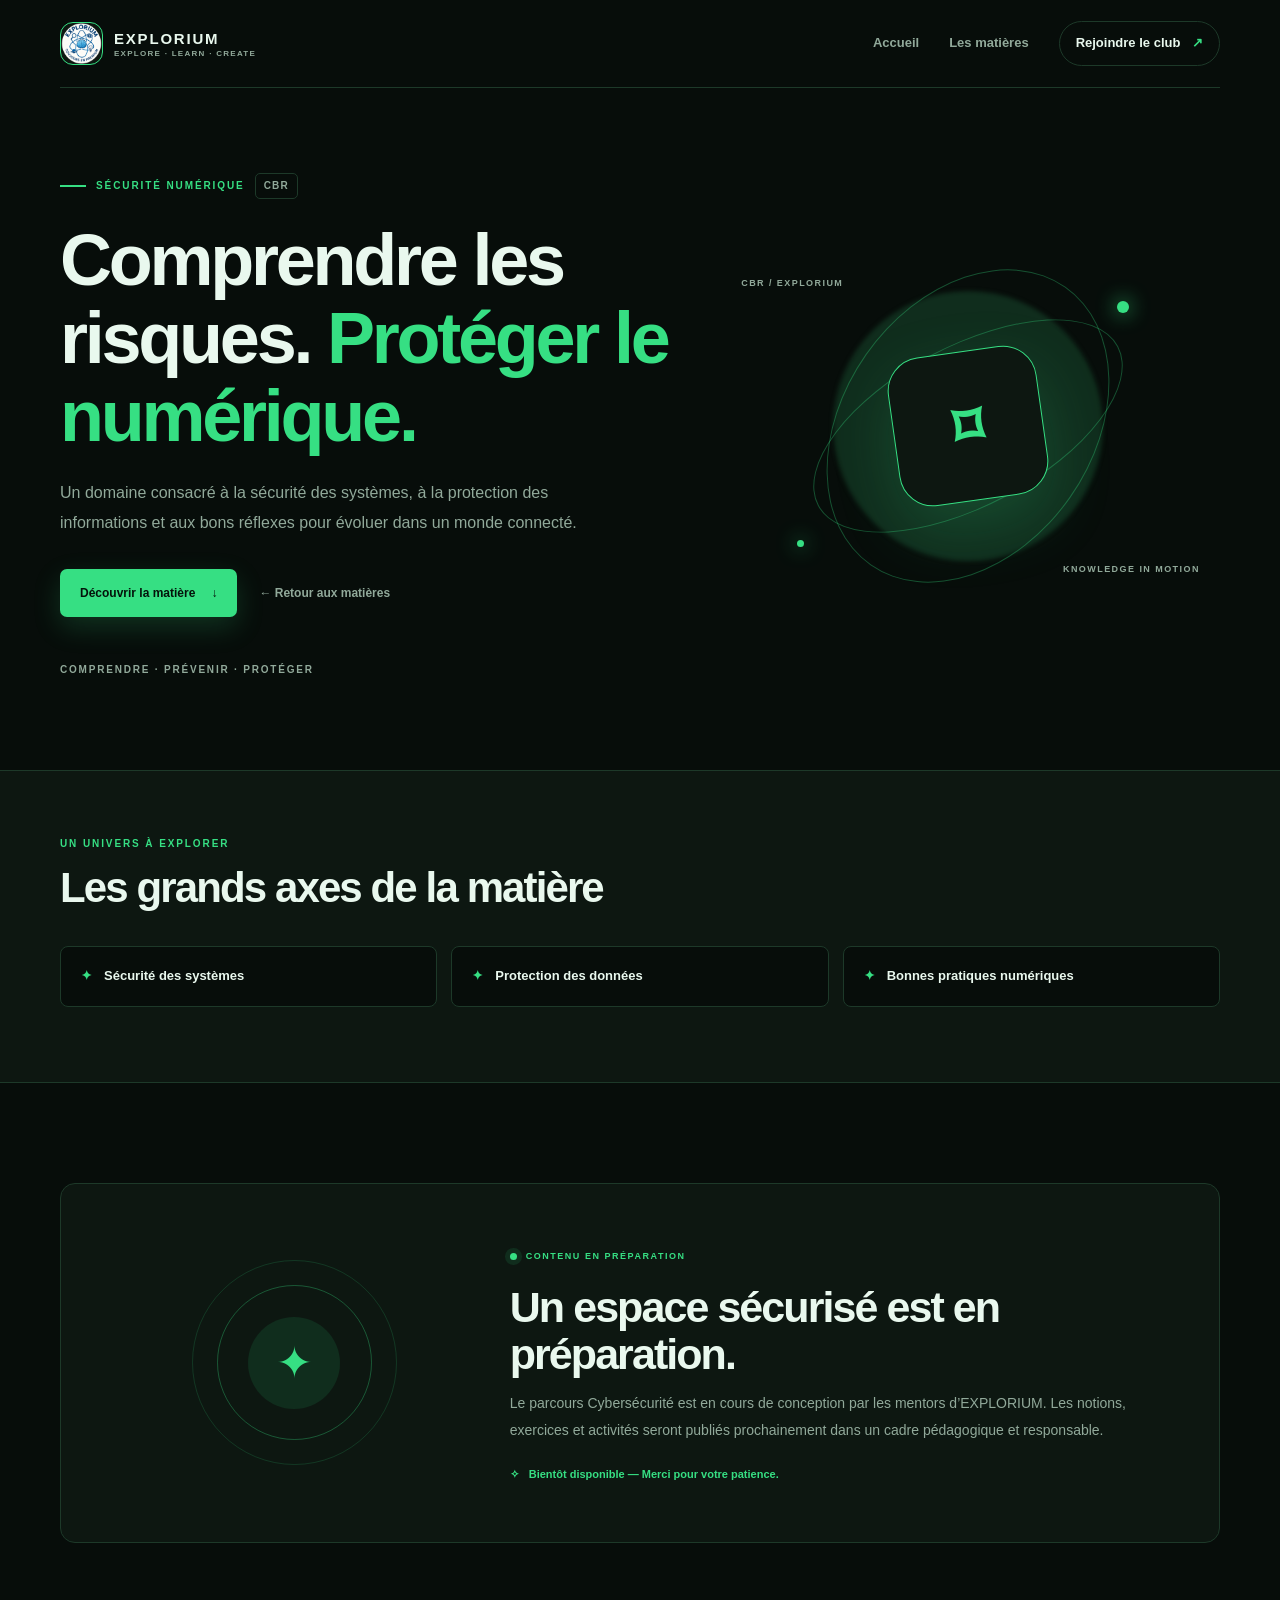
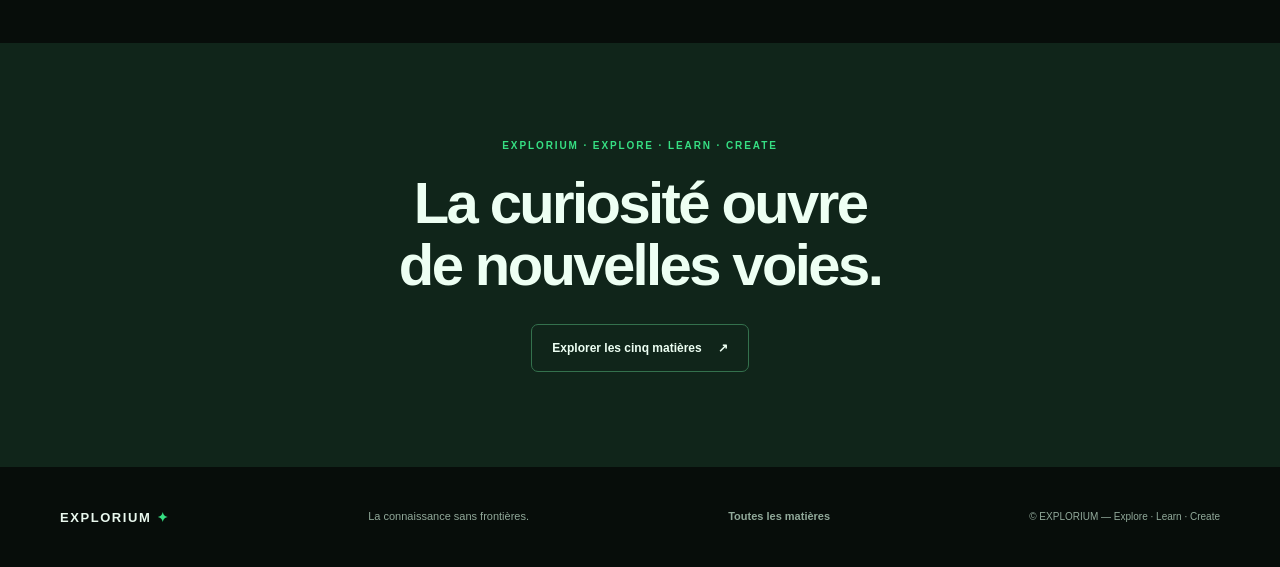
==== cbr.html @ 2e6361b2 "Add files via upload" ====
<!DOCTYPE html>
<html lang="fr">
<head>
  <meta charset="UTF-8">
  <meta name="viewport" content="width=device-width, initial-scale=1.0">
  <meta name="theme-color" content="#29d879">
  <meta name="description" content="Un domaine consacré à la sécurité des systèmes, à la protection des informations et aux bons réflexes pour évoluer dans un monde connecté.">
  <title>CBR — Cybersécurité | EXPLORIUM</title>
  <link rel="stylesheet" href="cbr.css">
</head>
<body>
  <header class="site-header">
    <a class="brand" href="index.html" aria-label="EXPLORIUM, accueil">
  <span class="brand-mark">
    <img
      src="logo_explorium.png"
      alt="Logo EXPLORIUM"
      class="logo-image"
    >
  </span>

  <span class="brand-name">
    EXPLORIUM
    <small>EXPLORE · LEARN · CREATE</small>
  </span>
</a>
    <nav class="main-nav" aria-label="Navigation principale">
      <a href="index.html">Accueil</a>
      <a href="matieres.html">Les matières</a>
      <a class="nav-cta" href="inscription.html">Rejoindre le club <span aria-hidden="true">↗</span></a>
    </nav>
  </header>

  <main>
    <section class="hero">
      <div class="hero-copy">
        <p class="eyebrow"><span class="eyebrow-line"></span>SÉCURITÉ NUMÉRIQUE <span class="subject-code">CBR</span></p>
        <h1>Comprendre les risques. <span>Protéger le numérique.</span></h1>
        <p class="hero-description">Un domaine consacré à la sécurité des systèmes, à la protection des informations et aux bons réflexes pour évoluer dans un monde connecté.</p>
        <div class="hero-actions">
          <a class="button button-primary" href="#programme">Découvrir la matière <span aria-hidden="true">↓</span></a>
          <a class="text-link" href="matieres.html">← Retour aux matières</a>
        </div>
        <p class="hero-tagline">Comprendre · Prévenir · Protéger</p>
      </div>
      <div class="hero-art" aria-hidden="true">
        <div class="art-orbit orbit-one"></div>
        <div class="art-orbit orbit-two"></div>
        <div class="art-core">⌑</div>
        <span class="art-dot dot-one"></span>
        <span class="art-dot dot-two"></span>
        <span class="art-label label-top">CBR / EXPLORIUM</span>
        <span class="art-label label-bottom">KNOWLEDGE IN MOTION</span>
      </div>
    </section>

    <section class="topic-section" aria-label="Domaines associés">
      <div class="section-heading">
        <p class="eyebrow">UN UNIVERS À EXPLORER</p>
        <h2>Les grands axes de la matière</h2>
      </div>
      <div class="topic-list">
          <span class="topic-chip">Sécurité des systèmes</span>
          <span class="topic-chip">Protection des données</span>
          <span class="topic-chip">Bonnes pratiques numériques</span>
      </div>
    </section>

    <section class="status-section" id="programme">
      <div class="status-card">
        <div class="status-visual" aria-hidden="true">
          <span class="status-icon">✦</span>
          <span class="status-ring ring-a"></span>
          <span class="status-ring ring-b"></span>
        </div>
        <div class="status-content">
          <span class="status-label"><span class="status-pulse"></span> CONTENU EN PRÉPARATION</span>
          <h2>Un espace sécurisé est en préparation.</h2>
          <p>Le parcours Cybersécurité est en cours de conception par les mentors d’EXPLORIUM. Les notions, exercices et activités seront publiés prochainement dans un cadre pédagogique et responsable.</p>
          <div class="status-note"><span aria-hidden="true">✧</span> Bientôt disponible — Merci pour votre patience.</div>
        </div>
      </div>
    </section>

    <section class="closing">
      <p class="eyebrow">EXPLORIUM · EXPLORE · LEARN · CREATE</p>
      <h2>La curiosité ouvre<br>de nouvelles voies.</h2>
      <a class="button button-secondary" href="matieres.html">Explorer les cinq matières <span aria-hidden="true">↗</span></a>
    </section>
  </main>

  <footer class="site-footer">
    <a class="footer-brand" href="index.html">EXPLORIUM <span>✦</span></a>
    <p>La connaissance sans frontières.</p>
    <a href="matieres.html">Toutes les matières</a>
    <small>© EXPLORIUM — Explore · Learn · Create</small>
  </footer>
</body>
</html>
---- cbr.css ----
:root {
  --theme-bg: #070d0a; --theme-surface: #0d1711; --theme-text: #e9f8ee;
  --theme-muted: #91a99a; --theme-accent: #36df83; --theme-soft: #102d1d;
  --theme-line: #1d3929; --accent-line: rgba(54,223,131,.32);
  --accent-shadow: rgba(54,223,131,.18); --button-text: #04130a;
  --closing-bg: #10251a; --closing-text: #edfff3; --closing-border: #34714d;
}

/* EXPLORIUM — feuille de style indépendante de cette matière */
@import url('https://fonts.googleapis.com/css2?family=DM+Sans:wght@400;500;600;700&family=Space+Grotesk:wght@400;500;600;700&display=swap');

:root {
  --bg: var(--theme-bg);
  --surface: var(--theme-surface);
  --text: var(--theme-text);
  --muted: var(--theme-muted);
  --accent: var(--theme-accent);
  --accent-soft: var(--theme-soft);
  --line: var(--theme-line);
  --font-body: 'DM Sans', sans-serif;
  --font-display: 'Space Grotesk', sans-serif;
}

* { box-sizing: border-box; }
html { scroll-behavior: smooth; }
body {
  margin: 0;
  color: var(--text);
  background: var(--bg);
  font-family: var(--font-body);
  line-height: 1.6;
}
a { color: inherit; text-decoration: none; }
.site-header {
  width: min(1160px, calc(100% - 48px));
  min-height: 88px;
  margin: auto;
  display: flex;
  align-items: center;
  justify-content: space-between;
  gap: 24px;
  border-bottom: 1px solid var(--line);
}
.brand { display: inline-flex; align-items: center; gap: 11px; }
.brand-mark {
  width: 43px; height: 43px; display: grid; place-items: center;
  border: 1px solid var(--accent); border-radius: 13px;
  color: var(--accent); font: 700 23px var(--font-display);
}
.brand-mark span { font-size: 11px; vertical-align: top; }
.brand-name { font: 700 15px var(--font-display); letter-spacing: .12em; }
.brand-name small { display: block; margin-top: 2px; color: var(--muted); font: 600 8px var(--font-body); letter-spacing: .16em; }
.main-nav { display: flex; align-items: center; gap: 30px; color: var(--muted); font-size: 13px; font-weight: 600; }
.main-nav a { transition: color .2s ease; }
.main-nav a:hover, .text-link:hover { color: var(--accent); }
.main-nav .nav-cta { padding: 11px 16px; border: 1px solid var(--line); border-radius: 999px; color: var(--text); }
.nav-cta span { margin-left: 8px; color: var(--accent); }

.hero {
  width: min(1160px, calc(100% - 48px));
  min-height: 590px;
  margin: auto;
  display: grid;
  grid-template-columns: 1.1fr .9fr;
  align-items: center;
  gap: 40px;
  padding: 75px 0 82px;
}
.eyebrow { display: flex; align-items: center; gap: 10px; color: var(--accent); font-size: 10px; font-weight: 700; letter-spacing: .19em; }
.eyebrow-line { width: 26px; height: 2px; background: var(--accent); }
.subject-code { padding: 4px 8px; border: 1px solid var(--line); border-radius: 5px; color: var(--muted); letter-spacing: .12em; }
h1, h2 { font-family: var(--font-display); letter-spacing: -.045em; line-height: 1.08; }
h1 { max-width: 700px; margin: 23px 0; font-size: clamp(42px, 6vw, 72px); }
h1 span { color: var(--accent); }
.hero-description { max-width: 570px; color: var(--muted); font-size: 16px; line-height: 1.85; }
.hero-actions { display: flex; align-items: center; flex-wrap: wrap; gap: 22px; margin-top: 32px; }
.button { display: inline-flex; align-items: center; justify-content: center; gap: 16px; min-height: 48px; padding: 0 20px; border-radius: 7px; font-size: 12px; font-weight: 700; transition: transform .2s ease, box-shadow .2s ease; }
.button:hover { transform: translateY(-3px); }
.button-primary { background: var(--accent); color: var(--button-text); box-shadow: 0 10px 28px var(--accent-shadow); }
.text-link { color: var(--muted); font-size: 12px; font-weight: 700; }
.hero-tagline { margin-top: 45px; color: var(--muted); font-size: 10px; font-weight: 700; letter-spacing: .18em; text-transform: uppercase; }

.hero-art { position: relative; min-height: 390px; display: grid; place-items: center; isolation: isolate; }
.hero-art::before { content: ""; position: absolute; width: 270px; height: 270px; border-radius: 50%; background: var(--accent-soft); filter: blur(2px); }
.art-orbit { position: absolute; border: 1px solid var(--accent-line); border-radius: 50%; transform: rotate(-28deg); }
.orbit-one { width: 340px; height: 160px; }
.orbit-two { width: 250px; height: 340px; transform: rotate(35deg); }
.art-core { position: relative; width: 150px; height: 150px; display: grid; place-items: center; border: 1px solid var(--accent); border-radius: 34px; background: var(--surface); color: var(--accent); font: 700 56px var(--font-display); box-shadow: 0 24px 65px var(--accent-shadow); transform: rotate(-8deg); }
.art-dot { position: absolute; width: 12px; height: 12px; border-radius: 50%; background: var(--accent); box-shadow: 0 0 20px var(--accent); }
.dot-one { top: 18%; right: 18%; }
.dot-two { bottom: 19%; left: 16%; width: 7px; height: 7px; }
.art-label { position: absolute; color: var(--muted); font: 700 9px var(--font-body); letter-spacing: .16em; }
.label-top { top: 12%; left: 5%; }
.label-bottom { bottom: 12%; right: 4%; }

.topic-section { padding: 65px 24px 75px; border-top: 1px solid var(--line); border-bottom: 1px solid var(--line); background: var(--surface); }
.section-heading { width: min(1160px, 100%); margin: auto; }
.section-heading .eyebrow { margin: 0 0 13px; }
.section-heading h2 { margin: 0; font-size: clamp(28px, 4vw, 42px); }
.topic-list { width: min(1160px, 100%); margin: 35px auto 0; display: grid; grid-template-columns: repeat(3, 1fr); gap: 14px; }
.topic-chip { padding: 19px 20px; border: 1px solid var(--line); border-radius: 8px; background: var(--bg); font-size: 13px; font-weight: 700; }
.topic-chip::before { content: "✦"; margin-right: 12px; color: var(--accent); }

.status-section { width: min(1160px, calc(100% - 48px)); margin: auto; padding: 100px 0; }
.status-card { position: relative; overflow: hidden; display: grid; grid-template-columns: .7fr 1.3fr; align-items: center; gap: 40px; padding: 58px; border: 1px solid var(--line); border-radius: 15px; background: var(--surface); }
.status-visual { position: relative; min-height: 190px; display: grid; place-items: center; }
.status-icon { z-index: 1; width: 92px; height: 92px; display: grid; place-items: center; border-radius: 50%; background: var(--accent-soft); color: var(--accent); font-size: 44px; }
.status-ring { position: absolute; border: 1px solid var(--accent-line); border-radius: 50%; }
.ring-a { width: 155px; height: 155px; }
.ring-b { width: 205px; height: 205px; opacity: .5; }
.status-label { display: inline-flex; align-items: center; gap: 9px; color: var(--accent); font-size: 9px; font-weight: 700; letter-spacing: .17em; }
.status-pulse { width: 7px; height: 7px; border-radius: 50%; background: var(--accent); box-shadow: 0 0 0 5px var(--accent-soft); }
.status-content h2 { margin: 17px 0 13px; font-size: clamp(29px, 4vw, 43px); }
.status-content p { max-width: 650px; margin: 0; color: var(--muted); font-size: 14px; line-height: 1.9; }
.status-note { margin-top: 23px; color: var(--accent); font-size: 11px; font-weight: 700; }
.status-note span { margin-right: 7px; }

.closing { padding: 85px 24px 95px; text-align: center; background: var(--closing-bg); color: var(--closing-text); }
.closing .eyebrow { justify-content: center; }
.closing h2 { margin: 18px 0 27px; font-size: clamp(36px, 5vw, 58px); }
.button-secondary { border: 1px solid var(--closing-border); color: var(--closing-text); }
.site-footer { width: min(1160px, calc(100% - 48px)); min-height: 100px; margin: auto; display: flex; align-items: center; justify-content: space-between; gap: 20px; color: var(--muted); font-size: 11px; }
.footer-brand { color: var(--text); font: 700 13px var(--font-display); letter-spacing: .12em; }
.footer-brand span { color: var(--accent); }
.site-footer p { margin: 0; }
.site-footer > a:not(.footer-brand) { font-weight: 700; }
.site-footer small { font-size: 10px; }

@media (max-width: 760px) {
  .site-header { width: min(100% - 32px, 1160px); min-height: 76px; }
  .main-nav { gap: 14px; font-size: 11px; }
  .main-nav a:first-child { display: none; }
  .main-nav .nav-cta { padding: 9px 11px; }
  .hero { width: min(100% - 36px, 1160px); min-height: auto; grid-template-columns: 1fr; gap: 10px; padding: 65px 0 50px; }
  .hero-art { min-height: 300px; }
  .topic-list { grid-template-columns: 1fr; }
  .status-section { width: calc(100% - 36px); padding: 65px 0; }
  .status-card { grid-template-columns: 1fr; gap: 20px; padding: 30px 24px; }
  .status-visual { min-height: 155px; }
  .ring-a { width: 125px; height: 125px; }
  .ring-b { width: 165px; height: 165px; }
  .site-footer { width: calc(100% - 36px); padding: 25px 0; flex-wrap: wrap; }
}
@media (max-width: 420px) {
  .brand-name { font-size: 12px; }
  .brand-mark { width: 38px; height: 38px; }
  .main-nav { gap: 8px; }
  .main-nav .nav-cta { font-size: 10px; }
  .hero-actions { align-items: flex-start; flex-direction: column; gap: 16px; }
  .art-orbit.orbit-one { width: 290px; }
}
@media (prefers-reduced-motion: reduce) {
  *, *::before, *::after { scroll-behavior: auto !important; transition-duration: .01ms !important; }
}

.brand-mark {
  width: 43px;
  height: 43px;
  display: flex;
  align-items: center;
  justify-content: center;
  flex-shrink: 0;

  border: 1px solid var(--accent);
  border-radius: 13px;
  overflow: hidden;

  color: var(--accent);
  background: var(--surface);
}

.logo-image {
  width: 100%;
  height: 100%;
  object-fit: contain;
  display: block;
}
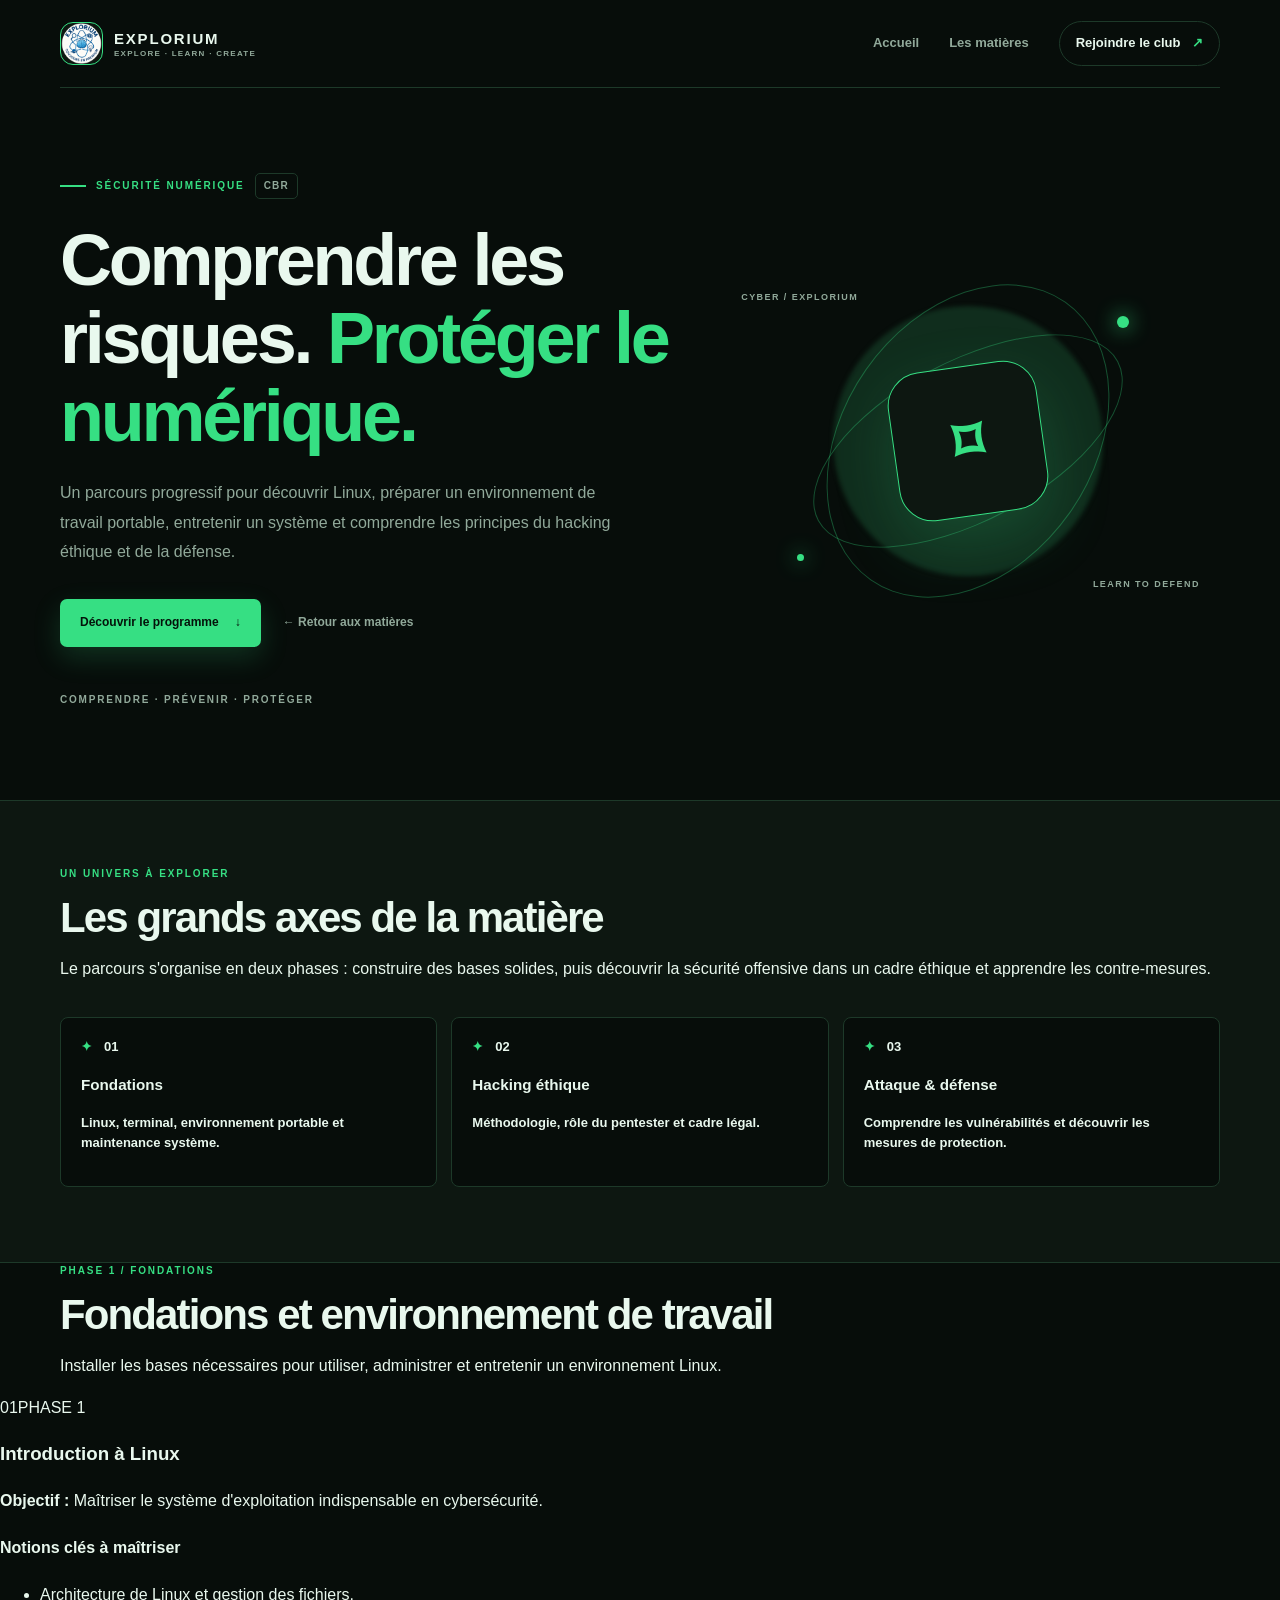
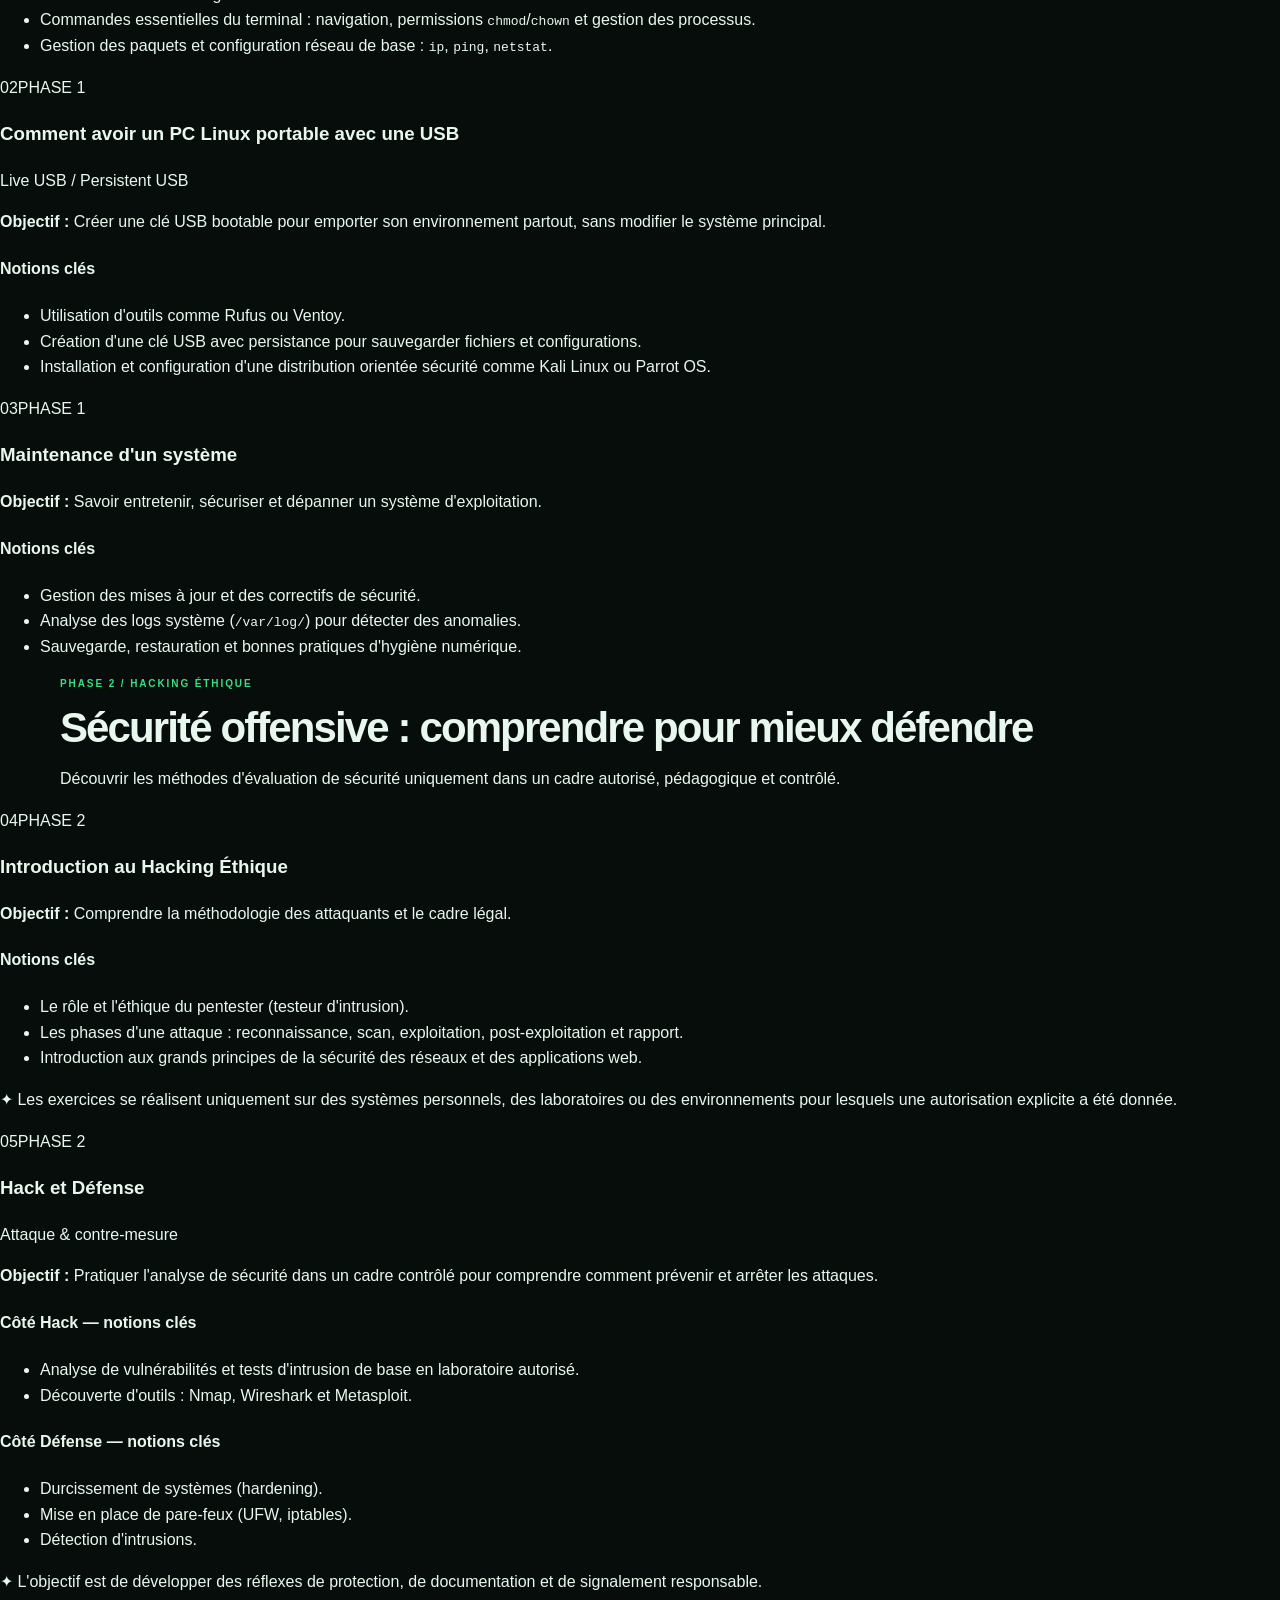
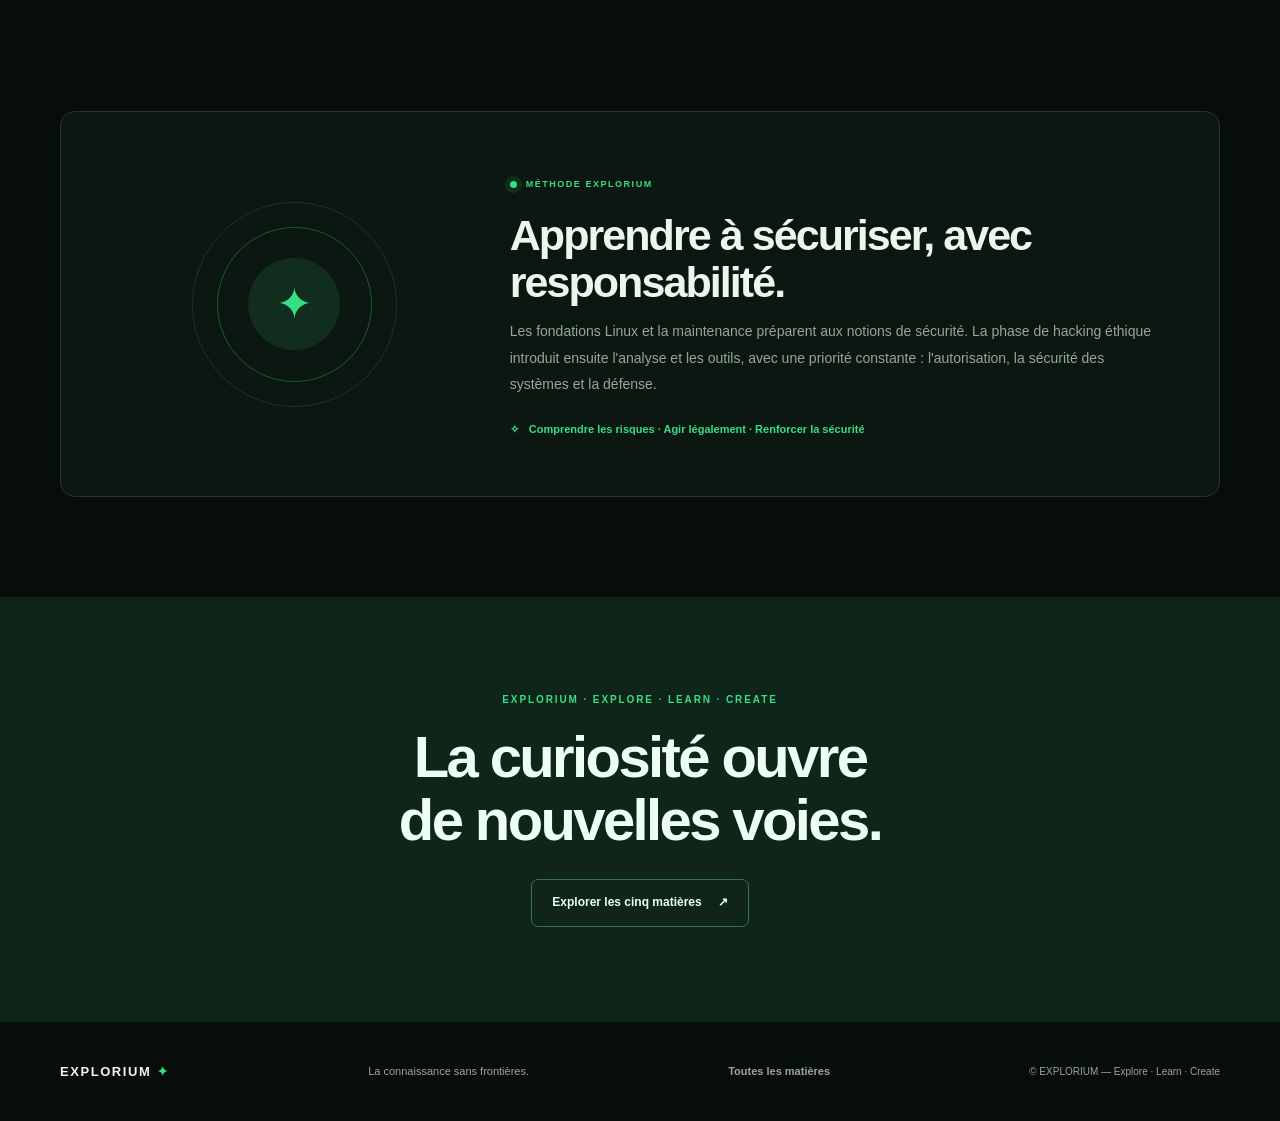
==== commit 2bc853b8: "Update cbr.html" ====
--- a/cbr.html
+++ b/cbr.html
@@ -4,26 +4,16 @@
   <meta charset="UTF-8">
   <meta name="viewport" content="width=device-width, initial-scale=1.0">
   <meta name="theme-color" content="#29d879">
-  <meta name="description" content="Un domaine consacré à la sécurité des systèmes, à la protection des informations et aux bons réflexes pour évoluer dans un monde connecté.">
+  <meta name="description" content="Parcours EXPLORIUM de cybersécurité : Linux, environnement portable, maintenance, hacking éthique et défense des systèmes.">
   <title>CBR — Cybersécurité | EXPLORIUM</title>
   <link rel="stylesheet" href="cbr.css">
 </head>
 <body>
   <header class="site-header">
     <a class="brand" href="index.html" aria-label="EXPLORIUM, accueil">
-  <span class="brand-mark">
-    <img
-      src="logo_explorium.png"
-      alt="Logo EXPLORIUM"
-      class="logo-image"
-    >
-  </span>
-
-  <span class="brand-name">
-    EXPLORIUM
-    <small>EXPLORE · LEARN · CREATE</small>
-  </span>
-</a>
+      <span class="brand-mark"><img src="logo_explorium.png" alt="Logo EXPLORIUM" class="logo-image"></span>
+      <span class="brand-name">EXPLORIUM<small>EXPLORE · LEARN · CREATE</small></span>
+    </a>
     <nav class="main-nav" aria-label="Navigation principale">
       <a href="index.html">Accueil</a>
       <a href="matieres.html">Les matières</a>
@@ -36,48 +26,126 @@
       <div class="hero-copy">
         <p class="eyebrow"><span class="eyebrow-line"></span>SÉCURITÉ NUMÉRIQUE <span class="subject-code">CBR</span></p>
         <h1>Comprendre les risques. <span>Protéger le numérique.</span></h1>
-        <p class="hero-description">Un domaine consacré à la sécurité des systèmes, à la protection des informations et aux bons réflexes pour évoluer dans un monde connecté.</p>
+        <p class="hero-description">Un parcours progressif pour découvrir Linux, préparer un environnement de travail portable, entretenir un système et comprendre les principes du hacking éthique et de la défense.</p>
         <div class="hero-actions">
-          <a class="button button-primary" href="#programme">Découvrir la matière <span aria-hidden="true">↓</span></a>
+          <a class="button button-primary" href="#programme">Découvrir le programme <span aria-hidden="true">↓</span></a>
           <a class="text-link" href="matieres.html">← Retour aux matières</a>
         </div>
         <p class="hero-tagline">Comprendre · Prévenir · Protéger</p>
       </div>
       <div class="hero-art" aria-hidden="true">
-        <div class="art-orbit orbit-one"></div>
-        <div class="art-orbit orbit-two"></div>
+        <div class="art-orbit orbit-one"></div><div class="art-orbit orbit-two"></div>
         <div class="art-core">⌑</div>
-        <span class="art-dot dot-one"></span>
-        <span class="art-dot dot-two"></span>
-        <span class="art-label label-top">CBR / EXPLORIUM</span>
-        <span class="art-label label-bottom">KNOWLEDGE IN MOTION</span>
+        <span class="art-dot dot-one"></span><span class="art-dot dot-two"></span>
+        <span class="art-label label-top">CYBER / EXPLORIUM</span>
+        <span class="art-label label-bottom">LEARN TO DEFEND</span>
       </div>
     </section>
 
-    <section class="topic-section" aria-label="Domaines associés">
+    <section class="topic-section" aria-labelledby="axes-title">
       <div class="section-heading">
         <p class="eyebrow">UN UNIVERS À EXPLORER</p>
         <h2>Les grands axes de la matière</h2>
+        <p class="section-intro">Le parcours s'organise en deux phases : construire des bases solides, puis découvrir la sécurité offensive dans un cadre éthique et apprendre les contre-mesures.</p>
       </div>
       <div class="topic-list">
-          <span class="topic-chip">Sécurité des systèmes</span>
-          <span class="topic-chip">Protection des données</span>
-          <span class="topic-chip">Bonnes pratiques numériques</span>
+        <article class="topic-chip"><span class="topic-number">01</span><h3>Fondations</h3><p>Linux, terminal, environnement portable et maintenance système.</p></article>
+        <article class="topic-chip"><span class="topic-number">02</span><h3>Hacking éthique</h3><p>Méthodologie, rôle du pentester et cadre légal.</p></article>
+        <article class="topic-chip"><span class="topic-number">03</span><h3>Attaque & défense</h3><p>Comprendre les vulnérabilités et découvrir les mesures de protection.</p></article>
       </div>
     </section>
 
-    <section class="status-section" id="programme">
+    <section class="learning-section" id="programme">
+      <div class="section-heading">
+        <p class="eyebrow">PHASE 1 / FONDATIONS</p>
+        <h2>Fondations et environnement de travail</h2>
+        <p class="section-intro">Installer les bases nécessaires pour utiliser, administrer et entretenir un environnement Linux.</p>
+      </div>
+      <div class="course-list">
+        <article class="course-card">
+          <div class="course-head"><span class="course-number">01</span><span class="phase-tag">PHASE 1</span></div>
+          <h3>Introduction à Linux</h3>
+          <p class="course-objective"><strong>Objectif :</strong> Maîtriser le système d'exploitation indispensable en cybersécurité.</p>
+          <h4>Notions clés à maîtriser</h4>
+          <ul>
+            <li>Architecture de Linux et gestion des fichiers.</li>
+            <li>Commandes essentielles du terminal : navigation, permissions <code>chmod</code>/<code>chown</code> et gestion des processus.</li>
+            <li>Gestion des paquets et configuration réseau de base : <code>ip</code>, <code>ping</code>, <code>netstat</code>.</li>
+          </article>
+        <article class="course-card">
+          <div class="course-head"><span class="course-number">02</span><span class="phase-tag">PHASE 1</span></div>
+          <h3>Comment avoir un PC Linux portable avec une USB</h3>
+          <p class="course-subtitle">Live USB / Persistent USB</p>
+          <p class="course-objective"><strong>Objectif :</strong> Créer une clé USB bootable pour emporter son environnement partout, sans modifier le système principal.</p>
+          <h4>Notions clés</h4>
+          <ul>
+            <li>Utilisation d'outils comme Rufus ou Ventoy.</li>
+            <li>Création d'une clé USB avec persistance pour sauvegarder fichiers et configurations.</li>
+            <li>Installation et configuration d'une distribution orientée sécurité comme Kali Linux ou Parrot OS.</li>
+          </ul>
+        </article>
+        <article class="course-card">
+          <div class="course-head"><span class="course-number">03</span><span class="phase-tag">PHASE 1</span></div>
+          <h3>Maintenance d'un système</h3>
+          <p class="course-objective"><strong>Objectif :</strong> Savoir entretenir, sécuriser et dépanner un système d'exploitation.</p>
+          <h4>Notions clés</h4>
+          <ul>
+            <li>Gestion des mises à jour et des correctifs de sécurité.</li>
+            <li>Analyse des logs système (<code>/var/log/</code>) pour détecter des anomalies.</li>
+            <li>Sauvegarde, restauration et bonnes pratiques d'hygiène numérique.</li>
+          </ul>
+        </article>
+      </div>
+    </section>
+
+    <section class="learning-section offensive-section">
+      <div class="section-heading">
+        <p class="eyebrow">PHASE 2 / HACKING ÉTHIQUE</p>
+        <h2>Sécurité offensive : comprendre pour mieux défendre</h2>
+        <p class="section-intro">Découvrir les méthodes d'évaluation de sécurité uniquement dans un cadre autorisé, pédagogique et contrôlé.</p>
+      </div>
+      <div class="course-list">
+        <article class="course-card">
+          <div class="course-head"><span class="course-number">04</span><span class="phase-tag phase-tag-green">PHASE 2</span></div>
+          <h3>Introduction au Hacking Éthique</h3>
+          <p class="course-objective"><strong>Objectif :</strong> Comprendre la méthodologie des attaquants et le cadre légal.</p>
+          <h4>Notions clés</h4>
+          <ul>
+            <li>Le rôle et l'éthique du pentester (testeur d'intrusion).</li>
+            <li>Les phases d'une attaque : reconnaissance, scan, exploitation, post-exploitation et rapport.</li>
+            <li>Introduction aux grands principes de la sécurité des réseaux et des applications web.</li>
+          </ul>
+          <p class="safety-note"><span aria-hidden="true">✦</span> Les exercices se réalisent uniquement sur des systèmes personnels, des laboratoires ou des environnements pour lesquels une autorisation explicite a été donnée.</p>
+        </article>
+        <article class="course-card">
+          <div class="course-head"><span class="course-number">05</span><span class="phase-tag phase-tag-green">PHASE 2</span></div>
+          <h3>Hack et Défense</h3>
+          <p class="course-subtitle">Attaque & contre-mesure</p>
+          <p class="course-objective"><strong>Objectif :</strong> Pratiquer l'analyse de sécurité dans un cadre contrôlé pour comprendre comment prévenir et arrêter les attaques.</p>
+          <h4>Côté Hack — notions clés</h4>
+          <ul>
+            <li>Analyse de vulnérabilités et tests d'intrusion de base en laboratoire autorisé.</li>
+            <li>Découverte d'outils : Nmap, Wireshark et Metasploit.</li>
+          </ul>
+          <h4>Côté Défense — notions clés</h4>
+          <ul>
+            <li>Durcissement de systèmes (hardening).</li>
+            <li>Mise en place de pare-feux (UFW, iptables).</li>
+            <li>Détection d'intrusions.</li>
+          </ul>
+          <p class="safety-note"><span aria-hidden="true">✦</span> L'objectif est de développer des réflexes de protection, de documentation et de signalement responsable.</p>
+        </article>
+      </div>
+    </section>
+
+    <section class="status-section">
       <div class="status-card">
-        <div class="status-visual" aria-hidden="true">
-          <span class="status-icon">✦</span>
-          <span class="status-ring ring-a"></span>
-          <span class="status-ring ring-b"></span>
-        </div>
+        <div class="status-visual" aria-hidden="true"><span class="status-icon">✦</span><span class="status-ring ring-a"></span><span class="status-ring ring-b"></span></div>
         <div class="status-content">
-          <span class="status-label"><span class="status-pulse"></span> CONTENU EN PRÉPARATION</span>
-          <h2>Un espace sécurisé est en préparation.</h2>
-          <p>Le parcours Cybersécurité est en cours de conception par les mentors d’EXPLORIUM. Les notions, exercices et activités seront publiés prochainement dans un cadre pédagogique et responsable.</p>
-          <div class="status-note"><span aria-hidden="true">✧</span> Bientôt disponible — Merci pour votre patience.</div>
+          <span class="status-label"><span class="status-pulse"></span> MÉTHODE EXPLORIUM</span>
+          <h2>Apprendre à sécuriser, avec responsabilité.</h2>
+          <p>Les fondations Linux et la maintenance préparent aux notions de sécurité. La phase de hacking éthique introduit ensuite l'analyse et les outils, avec une priorité constante : l'autorisation, la sécurité des systèmes et la défense.</p>
+          <div class="status-note"><span aria-hidden="true">✧</span> Comprendre les risques · Agir légalement · Renforcer la sécurité</div>
         </div>
       </div>
     </section>
